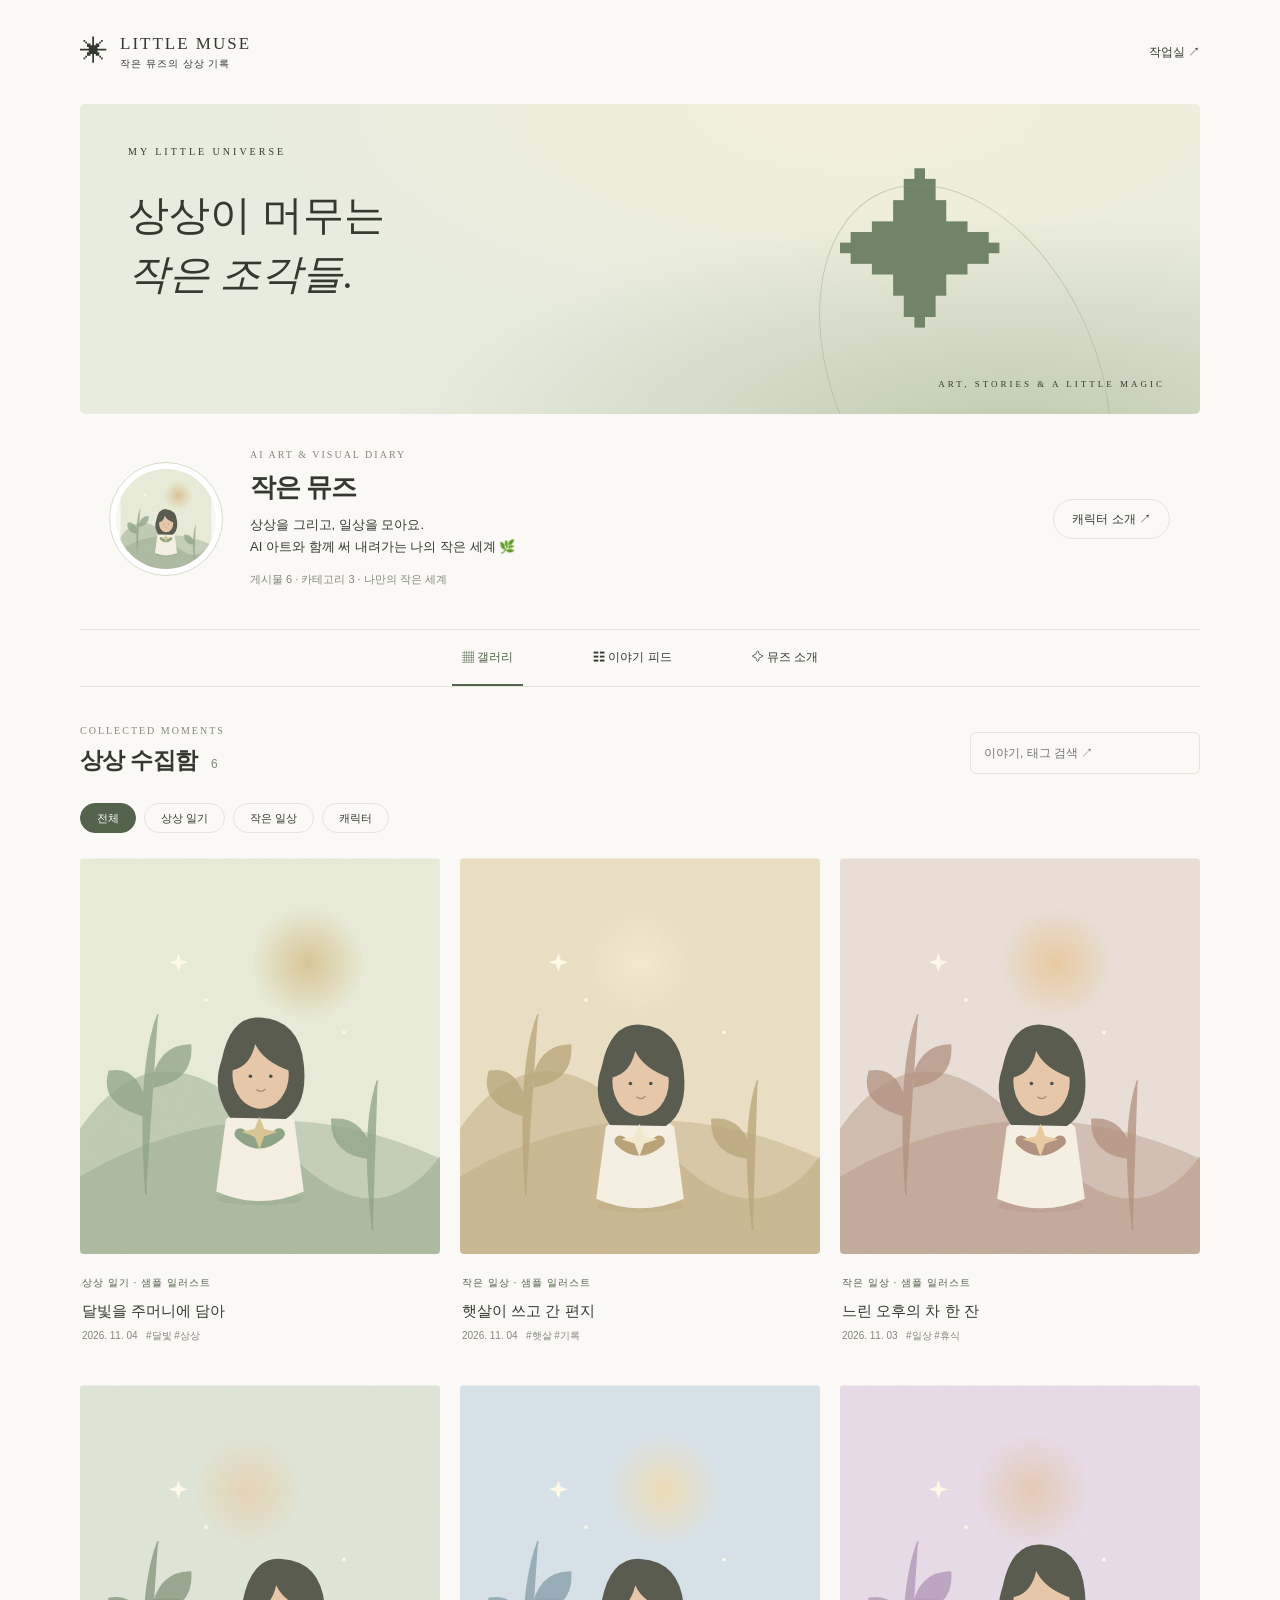
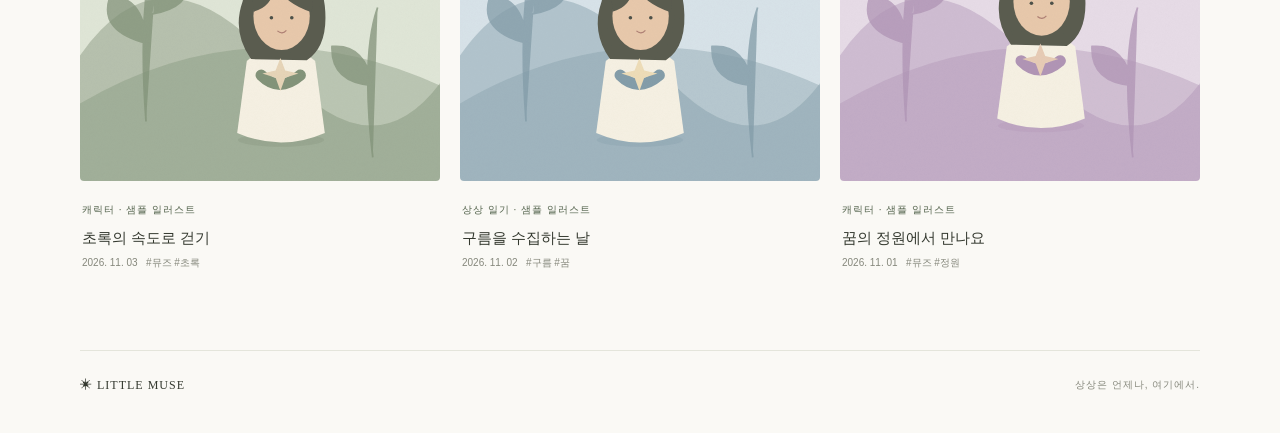
==== index.html @ d94ac1b4 "Build Little Muse Korean art blog and independent GitHub publishing studio" ====
<!doctype html><html lang="ko"><head><meta charset="utf-8"><meta name="viewport" content="width=device-width,initial-scale=1"><meta name="description" content="작은 뮤즈 — 상상을 모으는 AI 아트와 이야기"><title>작은 뮤즈 · LITTLE MUSE</title><link rel="stylesheet" href="style.css"><script src="app.js" defer></script></head><body><header><a href="#" class="brand">✳ <span>LITTLE MUSE<small>작은 뮤즈의 상상 기록</small></span></a><a class="manage" href="admin.html">작업실 ↗</a></header><main><section class="cover"><span>MY LITTLE UNIVERSE</span><p>상상이 머무는<br><em>작은 조각들.</em></p><i>✦</i><small>ART, STORIES & A LITTLE MAGIC</small></section><section class="profile"><img id="avatar" src="assets/muse.svg" alt="대표 캐릭터 뮤즈"><div><div class="eyebrow">AI ART & VISUAL DIARY</div><h1 id="name">작은 뮤즈</h1><p id="bio"></p><div class="stats" id="stats"></div></div><a class="pill" href="#about">캐릭터 소개 ↗</a></section><nav aria-label="메인 메뉴"><a href="#" data-tab="gallery">▦ 갤러리</a><a href="#feed" data-tab="feed">☷ 이야기 피드</a><a href="#about" data-tab="about">✧ 뮤즈 소개</a></nav><section id="about" hidden class="about"><div class="eyebrow">MEET YOUR LITTLE MUSE</div><h2>작은 상상에서 시작되는 세계</h2><p id="aboutText"></p><p>이곳의 첫 그림들은 사이트를 위한 샘플 일러스트예요.<br>작업실에서 나만의 AI 이미지와 이야기로 채워보세요.</p></section><section id="collection"><div class="section-head"><div><div class="eyebrow">COLLECTED MOMENTS</div><h2>상상 수집함 <span id="count"></span></h2></div><input id="search" type="search" aria-label="게시물 검색" placeholder="이야기, 태그 검색 ↗"></div><div id="categories" class="filters" aria-label="카테고리"></div><div id="posts" class="grid"></div><p id="empty" hidden>아직 모아둔 조각이 없어요. 다른 검색어를 입력해보세요.</p></section><footer>✳ LITTLE MUSE <span>상상은 언제나, 여기에서.</span></footer></main><dialog id="detail"><button class="close" aria-label="상세 보기 닫기">✕</button><article id="detailBody"></article></dialog><p id="notice" role="status"></p></body></html>
---- style.css ----
:root{--ink:#34392f;--muted:#85877b;--paper:#faf9f5;--line:#e4e5db;--green:#53634c;--accent:#dee6cf}*{box-sizing:border-box}body{margin:0;background:var(--paper);color:var(--ink);font:15px/1.7 'Malgun Gothic',sans-serif}a{color:inherit;text-decoration:none}button,input,textarea,select{font:inherit}button,a,input,textarea,select{outline-offset:5px}button{cursor:pointer}header{max-width:1200px;margin:auto;height:104px;display:flex;align-items:center;justify-content:space-between;padding:0 40px}.brand{display:flex;align-items:center;gap:12px;font:28px Georgia,serif}.brand span{font:17px Georgia,serif;letter-spacing:2px}.brand small{display:block;font:10px 'Malgun Gothic',sans-serif;letter-spacing:1px;margin-top:3px}.manage{font-size:12px}main{max-width:1120px;margin:auto}.cover{height:310px;border-radius:5px;background:#e8ecde;position:relative;overflow:hidden;padding:33px 48px;background-image:radial-gradient(ellipse at 83% 105%,#c1cbb2 0%,transparent 47%),radial-gradient(ellipse at 70% 0%,#f3f0d9,transparent 55%)}.cover:after{content:'';position:absolute;border:1px solid #89967770;border-radius:50%;width:400px;height:400px;right:3%;top:70px;transform:rotate(-25deg) scaleX(.65)}.cover>span,.cover small{font:10px Georgia,serif;letter-spacing:3px}.cover p{font-size:41px;line-height:1.45;margin:23px 0}.cover em{font-family:Georgia,'Malgun Gothic',serif;font-weight:300}.cover i{position:absolute;right:17%;top:10px;font-size:170px;font-style:normal;color:#718468;font-weight:100}.cover small{position:absolute;right:35px;bottom:25px;font-size:9px}.profile{display:flex;align-items:center;gap:28px;padding:35px 30px 40px}.profile>img{width:112px;height:112px;border-radius:50%;border:6px solid white;outline:1px solid #d7decb}.eyebrow{font:10px Georgia,serif;letter-spacing:2px;color:var(--muted)}h1{font-size:26px;letter-spacing:-1px;margin:5px 0}h2{font-size:23px;letter-spacing:-.7px;margin:5px 0 0}.profile p{font-size:13px;margin:4px 0 12px;white-space:pre-line}.profile .pill{margin-left:auto}.pill,button{border:1px solid var(--line);padding:9px 18px;border-radius:30px;background:transparent;color:var(--ink);font-size:12px}.pill:hover,button:hover{background:var(--accent)}.stats{font-size:11px;color:var(--muted)}nav{display:flex;border-top:1px solid var(--line);border-bottom:1px solid var(--line);justify-content:center;gap:60px}nav a{padding:17px 10px;font-size:12px;border-bottom:2px solid transparent}nav a.active{border-color:var(--green);color:var(--green)}.section-head{display:flex;justify-content:space-between;align-items:center;margin:38px 0 22px}h2 span{font-size:12px;color:var(--muted);font-weight:400;margin-left:8px}input,textarea,select{border:1px solid var(--line);border-radius:6px;padding:10px 13px;background:white;color:var(--ink);max-width:100%}#search{width:230px;background:transparent;font-size:12px}.filters{display:flex;gap:8px;flex-wrap:wrap;margin-bottom:25px}.filters button{padding:5px 16px;font-size:11px}.filters button.active{background:var(--green);border-color:var(--green);color:white}.grid{display:grid;grid-template-columns:repeat(3,1fr);gap:27px 20px}.card{border:0;padding:0;border-radius:0;text-align:left;background:none;font-size:15px;display:block;width:100%}.card:hover{background:none}.card .art{width:100%;aspect-ratio:1/1.1;object-fit:cover;border-radius:4px;display:block;transition:transform .3s}.card:hover .art{transform:translateY(-4px)}.card .meta{padding:14px 2px}.card .category{font-size:10px;color:var(--green);letter-spacing:1px}.card h3{font-size:15px;font-weight:500;margin:4px 0}.card .date{font-size:10px;color:var(--muted)}.card .excerpt{display:none}.grid.feed{grid-template-columns:1fr;max-width:760px;margin:auto}.feed .card{border-bottom:1px solid var(--line);padding-bottom:20px}.feed .art{aspect-ratio:1.4}.feed .excerpt{display:block;white-space:pre-line;font-size:14px}.about{padding:60px 20px;max-width:650px;margin:auto}.about p{white-space:pre-line}footer{border-top:1px solid var(--line);margin-top:65px;padding:27px 0 40px;font:12px Georgia,serif;letter-spacing:1px}footer span{float:right;font:10px 'Malgun Gothic',sans-serif;color:var(--muted)}dialog{border:0;border-radius:10px;background:var(--paper);padding:25px;width:min(840px,94vw);max-height:90vh;color:var(--ink)}dialog::backdrop{background:#23291f99;backdrop-filter:blur(5px)}.close{float:right;margin-bottom:15px}.detail-art{width:100%;max-height:65vh;object-fit:contain;border-radius:4px}.body-text{white-space:pre-wrap;overflow-wrap:anywhere}#detailBody{clear:both}#detailBody h2{margin:18px 0}#detailBody .tags{font-size:12px;color:var(--green)}#notice{position:fixed;bottom:20px;left:50%;transform:translateX(-50%);background:var(--green);color:white;padding:10px 22px;border-radius:20px;font-size:13px;display:none}.admin{max-width:900px;padding:25px}.admin h1{margin-bottom:20px}.panel{background:white;border:1px solid var(--line);border-radius:10px;padding:24px;margin:20px 0}.panel summary{cursor:pointer;font-weight:bold}.admin label{display:block;font-size:12px;margin:12px 0 4px}.admin input:not([type=checkbox]),.admin textarea{width:100%}.admin textarea{min-height:150px}.admin .row{display:flex;gap:12px;flex-wrap:wrap}.admin .row>*{flex:1}.primary{background:var(--green);color:white;border-color:var(--green)}.admin .hint{font-size:12px;color:var(--muted)}.admin-list>div{display:flex;align-items:center;gap:10px;border-bottom:1px solid var(--line);padding:12px 0}.admin-list span{flex:1}.admin-preview{max-height:180px;max-width:100%;margin-top:10px}.status{white-space:pre-line;font-size:13px}.admin button{margin-top:8px}button:disabled{opacity:.5;cursor:wait}[hidden]{display:none!important}@media(min-width:1500px){main{max-width:1200px}.cover{height:330px}}@media(max-width:760px){header{height:78px;padding:0 20px}main{padding:0 18px}.cover{height:240px;padding:25px}.cover p{font-size:30px}.cover i{font-size:110px;right:6%;top:35px}.cover:after{right:-120px}.cover small{font-size:7px;right:15px}.profile{padding:25px 0;gap:16px;flex-wrap:wrap}.profile>img{width:80px;height:80px}.profile h1{font-size:22px}.profile .pill{margin-left:96px;margin-top:-10px}nav{gap:12px;justify-content:space-around}nav a{font-size:11px}.section-head{gap:14px;align-items:flex-start;flex-direction:column;margin-top:28px}#search{width:100%}.grid{grid-template-columns:repeat(2,minmax(0,1fr));gap:20px 12px}.card h3{font-size:13px}.card .art{aspect-ratio:1}.card .meta{padding-top:9px}.eyebrow{font-size:9px}.admin{padding:15px}.panel{padding:18px}.brand span{font-size:14px}footer span{float:none;display:block;margin-top:10px}}@media(prefers-reduced-motion:reduce){*{transition:none!important}}
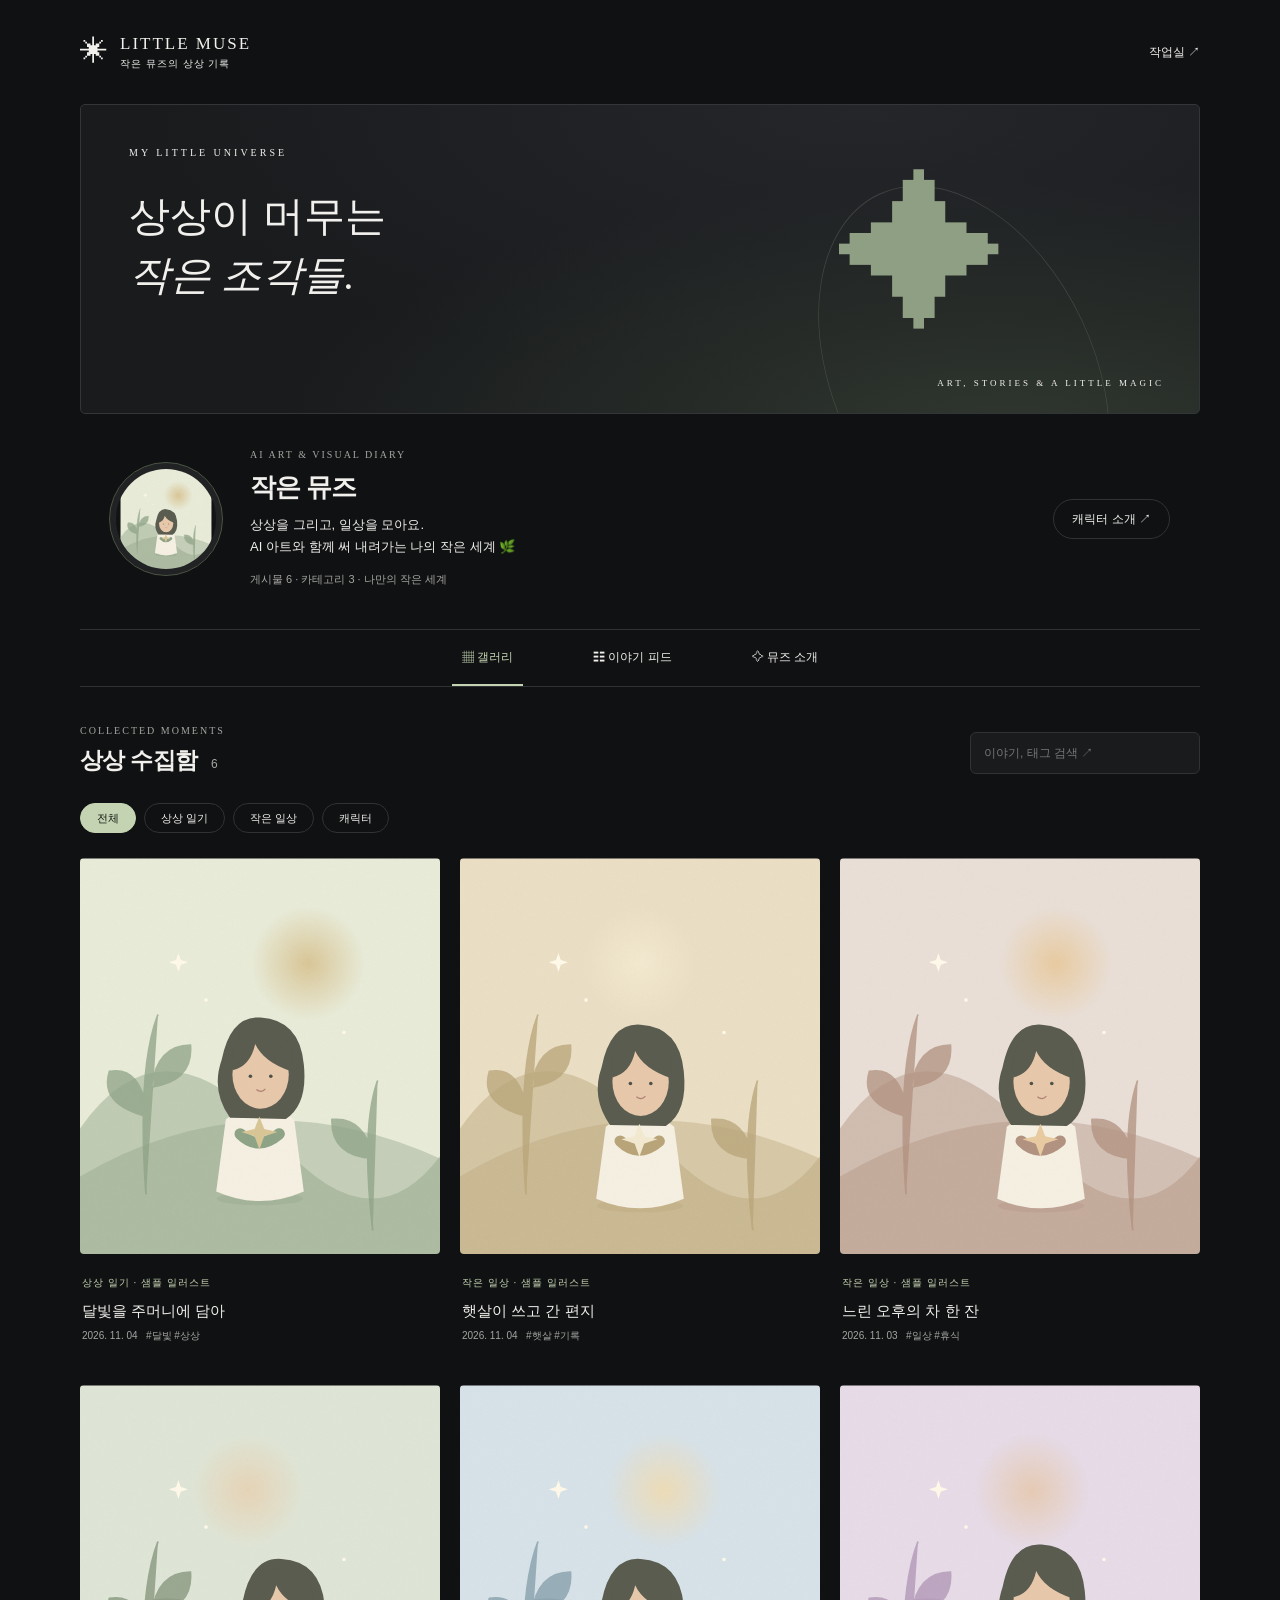
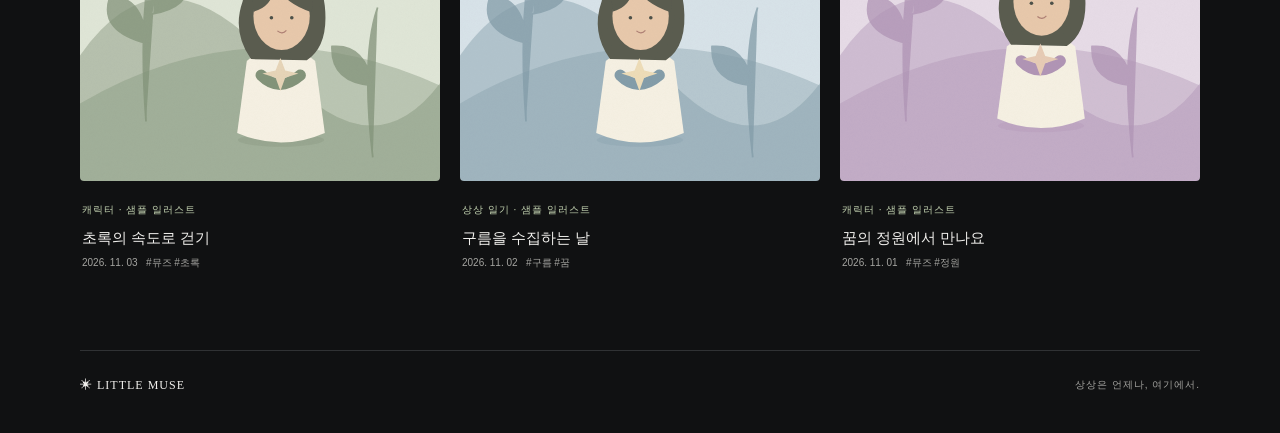
==== commit 79d19b3d: "Refresh stylesheet cache for dark main theme" ====
--- a/index.html
+++ b/index.html
@@ -1 +1 @@
-<!doctype html><html lang="ko"><head><meta charset="utf-8"><meta name="viewport" content="width=device-width,initial-scale=1"><meta name="description" content="작은 뮤즈 — 상상을 모으는 AI 아트와 이야기"><title>작은 뮤즈 · LITTLE MUSE</title><link rel="stylesheet" href="style.css"><script src="app.js" defer></script></head><body><header><a href="#" class="brand">✳ <span>LITTLE MUSE<small>작은 뮤즈의 상상 기록</small></span></a><a class="manage" href="admin.html">작업실 ↗</a></header><main><section class="cover"><span>MY LITTLE UNIVERSE</span><p>상상이 머무는<br><em>작은 조각들.</em></p><i>✦</i><small>ART, STORIES & A LITTLE MAGIC</small></section><section class="profile"><img id="avatar" src="assets/muse.svg" alt="대표 캐릭터 뮤즈"><div><div class="eyebrow">AI ART & VISUAL DIARY</div><h1 id="name">작은 뮤즈</h1><p id="bio"></p><div class="stats" id="stats"></div></div><a class="pill" href="#about">캐릭터 소개 ↗</a></section><nav aria-label="메인 메뉴"><a href="#" data-tab="gallery">▦ 갤러리</a><a href="#feed" data-tab="feed">☷ 이야기 피드</a><a href="#about" data-tab="about">✧ 뮤즈 소개</a></nav><section id="about" hidden class="about"><div class="eyebrow">MEET YOUR LITTLE MUSE</div><h2>작은 상상에서 시작되는 세계</h2><p id="aboutText"></p><p>이곳의 첫 그림들은 사이트를 위한 샘플 일러스트예요.<br>작업실에서 나만의 AI 이미지와 이야기로 채워보세요.</p></section><section id="collection"><div class="section-head"><div><div class="eyebrow">COLLECTED MOMENTS</div><h2>상상 수집함 <span id="count"></span></h2></div><input id="search" type="search" aria-label="게시물 검색" placeholder="이야기, 태그 검색 ↗"></div><div id="categories" class="filters" aria-label="카테고리"></div><div id="posts" class="grid"></div><p id="empty" hidden>아직 모아둔 조각이 없어요. 다른 검색어를 입력해보세요.</p></section><footer>✳ LITTLE MUSE <span>상상은 언제나, 여기에서.</span></footer></main><dialog id="detail"><button class="close" aria-label="상세 보기 닫기">✕</button><article id="detailBody"></article></dialog><p id="notice" role="status"></p></body></html>
+<!doctype html><html lang="ko"><head><meta charset="utf-8"><meta name="viewport" content="width=device-width,initial-scale=1"><meta name="description" content="작은 뮤즈 — 상상을 모으는 AI 아트와 이야기"><title>작은 뮤즈 · LITTLE MUSE</title><link rel="stylesheet" href="style.css?v=dark-1"><script src="app.js" defer></script></head><body><header><a href="#" class="brand">✳ <span>LITTLE MUSE<small>작은 뮤즈의 상상 기록</small></span></a><a class="manage" href="admin.html">작업실 ↗</a></header><main><section class="cover"><span>MY LITTLE UNIVERSE</span><p>상상이 머무는<br><em>작은 조각들.</em></p><i>✦</i><small>ART, STORIES & A LITTLE MAGIC</small></section><section class="profile"><img id="avatar" src="assets/muse.svg" alt="대표 캐릭터 뮤즈"><div><div class="eyebrow">AI ART & VISUAL DIARY</div><h1 id="name">작은 뮤즈</h1><p id="bio"></p><div class="stats" id="stats"></div></div><a class="pill" href="#about">캐릭터 소개 ↗</a></section><nav aria-label="메인 메뉴"><a href="#" data-tab="gallery">▦ 갤러리</a><a href="#feed" data-tab="feed">☷ 이야기 피드</a><a href="#about" data-tab="about">✧ 뮤즈 소개</a></nav><section id="about" hidden class="about"><div class="eyebrow">MEET YOUR LITTLE MUSE</div><h2>작은 상상에서 시작되는 세계</h2><p id="aboutText"></p><p>이곳의 첫 그림들은 사이트를 위한 샘플 일러스트예요.<br>작업실에서 나만의 AI 이미지와 이야기로 채워보세요.</p></section><section id="collection"><div class="section-head"><div><div class="eyebrow">COLLECTED MOMENTS</div><h2>상상 수집함 <span id="count"></span></h2></div><input id="search" type="search" aria-label="게시물 검색" placeholder="이야기, 태그 검색 ↗"></div><div id="categories" class="filters" aria-label="카테고리"></div><div id="posts" class="grid"></div><p id="empty" hidden>아직 모아둔 조각이 없어요. 다른 검색어를 입력해보세요.</p></section><footer>✳ LITTLE MUSE <span>상상은 언제나, 여기에서.</span></footer></main><dialog id="detail"><button class="close" aria-label="상세 보기 닫기">✕</button><article id="detailBody"></article></dialog><p id="notice" role="status"></p></body></html>
--- a/style.css
+++ b/style.css
@@ -1 +1,11 @@
 :root{--ink:#34392f;--muted:#85877b;--paper:#faf9f5;--line:#e4e5db;--green:#53634c;--accent:#dee6cf}*{box-sizing:border-box}body{margin:0;background:var(--paper);color:var(--ink);font:15px/1.7 'Malgun Gothic',sans-serif}a{color:inherit;text-decoration:none}button,input,textarea,select{font:inherit}button,a,input,textarea,select{outline-offset:5px}button{cursor:pointer}header{max-width:1200px;margin:auto;height:104px;display:flex;align-items:center;justify-content:space-between;padding:0 40px}.brand{display:flex;align-items:center;gap:12px;font:28px Georgia,serif}.brand span{font:17px Georgia,serif;letter-spacing:2px}.brand small{display:block;font:10px 'Malgun Gothic',sans-serif;letter-spacing:1px;margin-top:3px}.manage{font-size:12px}main{max-width:1120px;margin:auto}.cover{height:310px;border-radius:5px;background:#e8ecde;position:relative;overflow:hidden;padding:33px 48px;background-image:radial-gradient(ellipse at 83% 105%,#c1cbb2 0%,transparent 47%),radial-gradient(ellipse at 70% 0%,#f3f0d9,transparent 55%)}.cover:after{content:'';position:absolute;border:1px solid #89967770;border-radius:50%;width:400px;height:400px;right:3%;top:70px;transform:rotate(-25deg) scaleX(.65)}.cover>span,.cover small{font:10px Georgia,serif;letter-spacing:3px}.cover p{font-size:41px;line-height:1.45;margin:23px 0}.cover em{font-family:Georgia,'Malgun Gothic',serif;font-weight:300}.cover i{position:absolute;right:17%;top:10px;font-size:170px;font-style:normal;color:#718468;font-weight:100}.cover small{position:absolute;right:35px;bottom:25px;font-size:9px}.profile{display:flex;align-items:center;gap:28px;padding:35px 30px 40px}.profile>img{width:112px;height:112px;border-radius:50%;border:6px solid white;outline:1px solid #d7decb}.eyebrow{font:10px Georgia,serif;letter-spacing:2px;color:var(--muted)}h1{font-size:26px;letter-spacing:-1px;margin:5px 0}h2{font-size:23px;letter-spacing:-.7px;margin:5px 0 0}.profile p{font-size:13px;margin:4px 0 12px;white-space:pre-line}.profile .pill{margin-left:auto}.pill,button{border:1px solid var(--line);padding:9px 18px;border-radius:30px;background:transparent;color:var(--ink);font-size:12px}.pill:hover,button:hover{background:var(--accent)}.stats{font-size:11px;color:var(--muted)}nav{display:flex;border-top:1px solid var(--line);border-bottom:1px solid var(--line);justify-content:center;gap:60px}nav a{padding:17px 10px;font-size:12px;border-bottom:2px solid transparent}nav a.active{border-color:var(--green);color:var(--green)}.section-head{display:flex;justify-content:space-between;align-items:center;margin:38px 0 22px}h2 span{font-size:12px;color:var(--muted);font-weight:400;margin-left:8px}input,textarea,select{border:1px solid var(--line);border-radius:6px;padding:10px 13px;background:white;color:var(--ink);max-width:100%}#search{width:230px;background:transparent;font-size:12px}.filters{display:flex;gap:8px;flex-wrap:wrap;margin-bottom:25px}.filters button{padding:5px 16px;font-size:11px}.filters button.active{background:var(--green);border-color:var(--green);color:white}.grid{display:grid;grid-template-columns:repeat(3,1fr);gap:27px 20px}.card{border:0;padding:0;border-radius:0;text-align:left;background:none;font-size:15px;display:block;width:100%}.card:hover{background:none}.card .art{width:100%;aspect-ratio:1/1.1;object-fit:cover;border-radius:4px;display:block;transition:transform .3s}.card:hover .art{transform:translateY(-4px)}.card .meta{padding:14px 2px}.card .category{font-size:10px;color:var(--green);letter-spacing:1px}.card h3{font-size:15px;font-weight:500;margin:4px 0}.card .date{font-size:10px;color:var(--muted)}.card .excerpt{display:none}.grid.feed{grid-template-columns:1fr;max-width:760px;margin:auto}.feed .card{border-bottom:1px solid var(--line);padding-bottom:20px}.feed .art{aspect-ratio:1.4}.feed .excerpt{display:block;white-space:pre-line;font-size:14px}.about{padding:60px 20px;max-width:650px;margin:auto}.about p{white-space:pre-line}footer{border-top:1px solid var(--line);margin-top:65px;padding:27px 0 40px;font:12px Georgia,serif;letter-spacing:1px}footer span{float:right;font:10px 'Malgun Gothic',sans-serif;color:var(--muted)}dialog{border:0;border-radius:10px;background:var(--paper);padding:25px;width:min(840px,94vw);max-height:90vh;color:var(--ink)}dialog::backdrop{background:#23291f99;backdrop-filter:blur(5px)}.close{float:right;margin-bottom:15px}.detail-art{width:100%;max-height:65vh;object-fit:contain;border-radius:4px}.body-text{white-space:pre-wrap;overflow-wrap:anywhere}#detailBody{clear:both}#detailBody h2{margin:18px 0}#detailBody .tags{font-size:12px;color:var(--green)}#notice{position:fixed;bottom:20px;left:50%;transform:translateX(-50%);background:var(--green);color:white;padding:10px 22px;border-radius:20px;font-size:13px;display:none}.admin{max-width:900px;padding:25px}.admin h1{margin-bottom:20px}.panel{background:white;border:1px solid var(--line);border-radius:10px;padding:24px;margin:20px 0}.panel summary{cursor:pointer;font-weight:bold}.admin label{display:block;font-size:12px;margin:12px 0 4px}.admin input:not([type=checkbox]),.admin textarea{width:100%}.admin textarea{min-height:150px}.admin .row{display:flex;gap:12px;flex-wrap:wrap}.admin .row>*{flex:1}.primary{background:var(--green);color:white;border-color:var(--green)}.admin .hint{font-size:12px;color:var(--muted)}.admin-list>div{display:flex;align-items:center;gap:10px;border-bottom:1px solid var(--line);padding:12px 0}.admin-list span{flex:1}.admin-preview{max-height:180px;max-width:100%;margin-top:10px}.status{white-space:pre-line;font-size:13px}.admin button{margin-top:8px}button:disabled{opacity:.5;cursor:wait}[hidden]{display:none!important}@media(min-width:1500px){main{max-width:1200px}.cover{height:330px}}@media(max-width:760px){header{height:78px;padding:0 20px}main{padding:0 18px}.cover{height:240px;padding:25px}.cover p{font-size:30px}.cover i{font-size:110px;right:6%;top:35px}.cover:after{right:-120px}.cover small{font-size:7px;right:15px}.profile{padding:25px 0;gap:16px;flex-wrap:wrap}.profile>img{width:80px;height:80px}.profile h1{font-size:22px}.profile .pill{margin-left:96px;margin-top:-10px}nav{gap:12px;justify-content:space-around}nav a{font-size:11px}.section-head{gap:14px;align-items:flex-start;flex-direction:column;margin-top:28px}#search{width:100%}.grid{grid-template-columns:repeat(2,minmax(0,1fr));gap:20px 12px}.card h3{font-size:13px}.card .art{aspect-ratio:1}.card .meta{padding-top:9px}.eyebrow{font-size:9px}.admin{padding:15px}.panel{padding:18px}.brand span{font-size:14px}footer span{float:none;display:block;margin-top:10px}}@media(prefers-reduced-motion:reduce){*{transition:none!important}}
+
+/* Public blog: dark main theme; studio retains its light editing surface. */
+body:has(#collection){color-scheme:dark;--ink:#f1f0ed;--muted:#a5a5a1;--paper:#101112;--line:#303234;--green:#c4d4b2;--accent:#292f27}
+body:has(#collection) .cover{background:#191b1d;background-image:radial-gradient(ellipse at 83% 105%,#30372f 0%,transparent 55%),radial-gradient(ellipse at 70% 0%,#24262a,transparent 65%);border:1px solid #323639}
+body:has(#collection) .cover:after{border-color:#91a18340}
+body:has(#collection) .cover i{color:#8f9f83}
+body:has(#collection) .profile>img{border-color:#202224;outline-color:#4c5545}
+body:has(#collection) input{background:#191b1d;color:var(--ink)}
+body:has(#collection) .filters button.active{color:#121510}
+body:has(#collection) dialog{border:1px solid var(--line)}
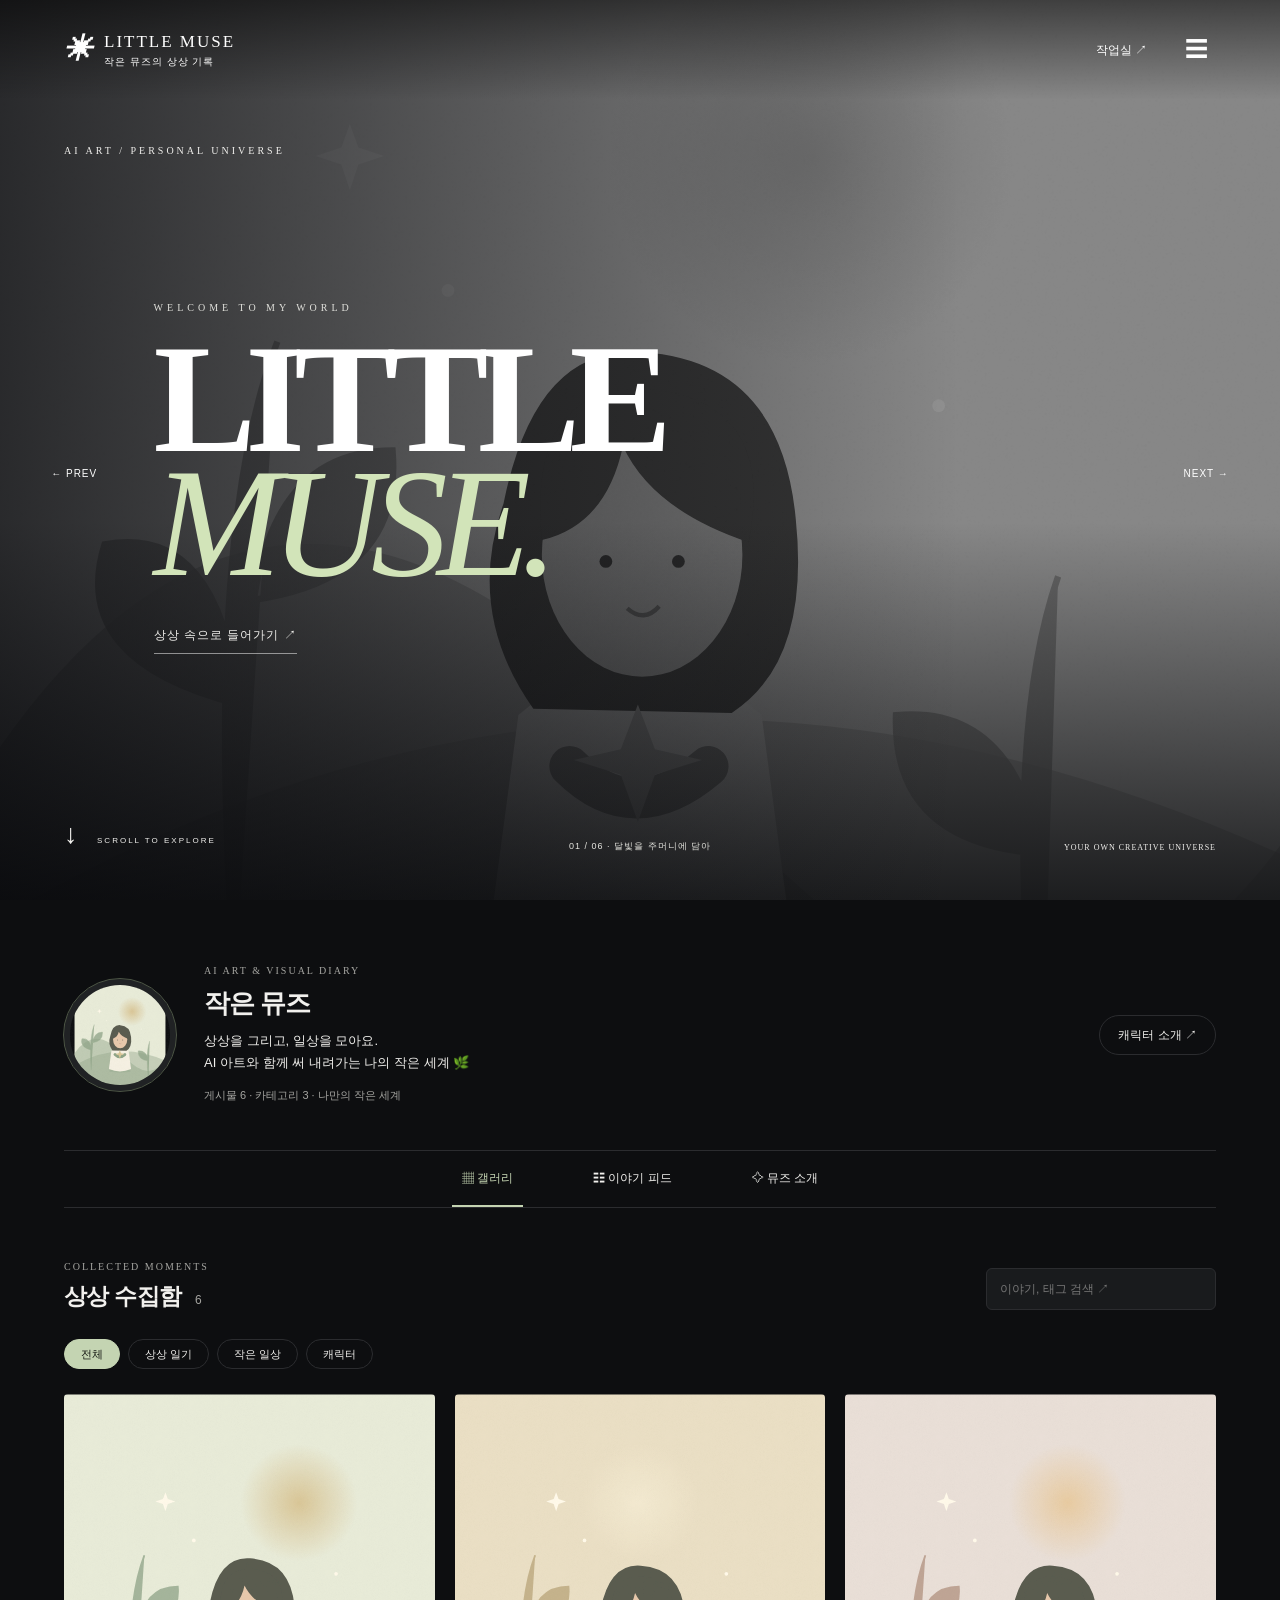
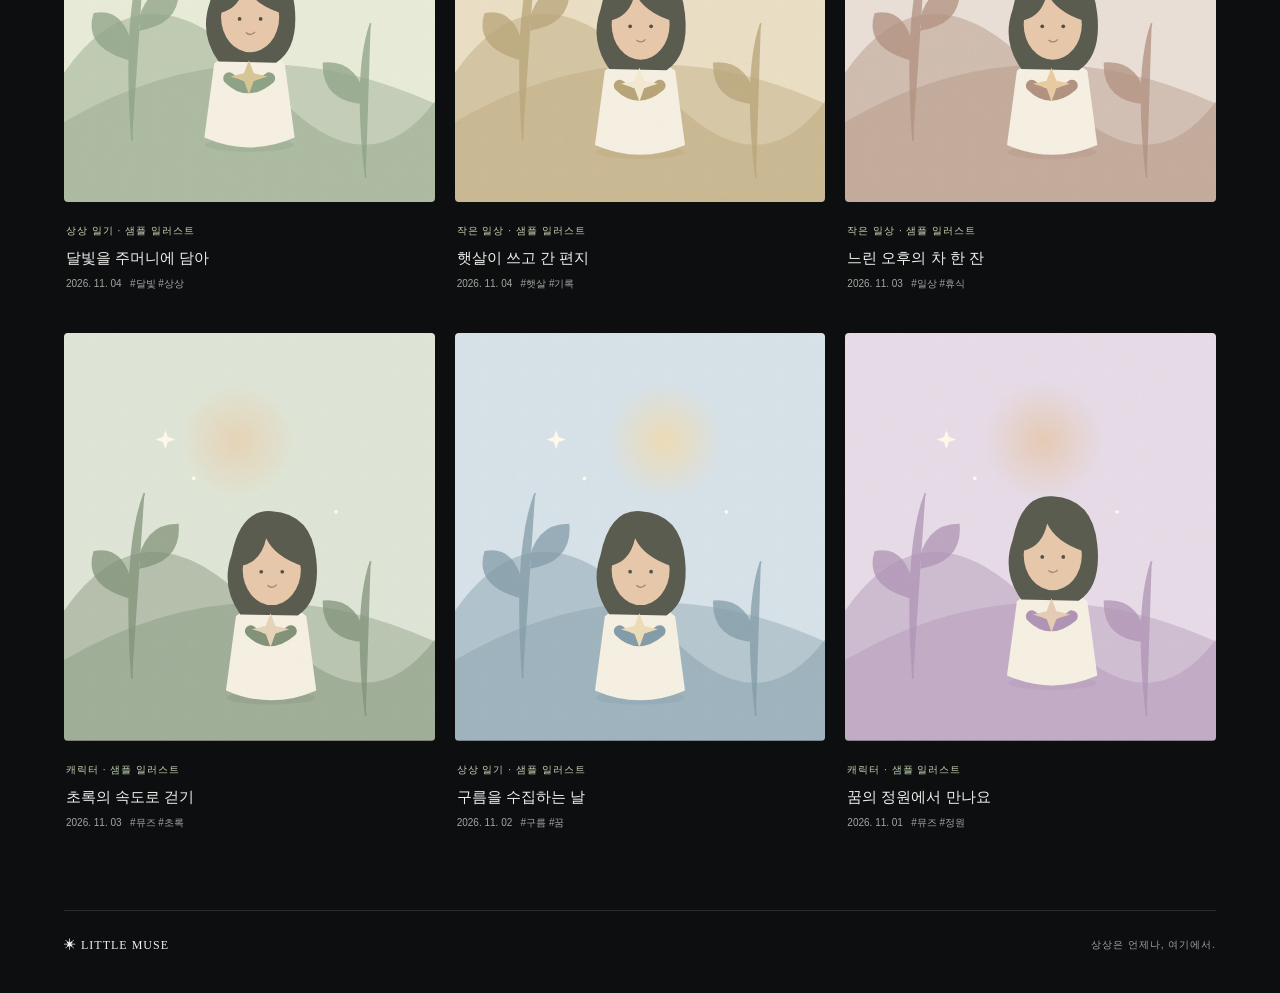
==== commit b20bc7a8: "Add full viewport showcase and fullscreen navigation inspired by reference layout" ====
--- a/index.html
+++ b/index.html
@@ -1 +1 @@
-<!doctype html><html lang="ko"><head><meta charset="utf-8"><meta name="viewport" content="width=device-width,initial-scale=1"><meta name="description" content="작은 뮤즈 — 상상을 모으는 AI 아트와 이야기"><title>작은 뮤즈 · LITTLE MUSE</title><link rel="stylesheet" href="style.css?v=dark-1"><script src="app.js" defer></script></head><body><header><a href="#" class="brand">✳ <span>LITTLE MUSE<small>작은 뮤즈의 상상 기록</small></span></a><a class="manage" href="admin.html">작업실 ↗</a></header><main><section class="cover"><span>MY LITTLE UNIVERSE</span><p>상상이 머무는<br><em>작은 조각들.</em></p><i>✦</i><small>ART, STORIES & A LITTLE MAGIC</small></section><section class="profile"><img id="avatar" src="assets/muse.svg" alt="대표 캐릭터 뮤즈"><div><div class="eyebrow">AI ART & VISUAL DIARY</div><h1 id="name">작은 뮤즈</h1><p id="bio"></p><div class="stats" id="stats"></div></div><a class="pill" href="#about">캐릭터 소개 ↗</a></section><nav aria-label="메인 메뉴"><a href="#" data-tab="gallery">▦ 갤러리</a><a href="#feed" data-tab="feed">☷ 이야기 피드</a><a href="#about" data-tab="about">✧ 뮤즈 소개</a></nav><section id="about" hidden class="about"><div class="eyebrow">MEET YOUR LITTLE MUSE</div><h2>작은 상상에서 시작되는 세계</h2><p id="aboutText"></p><p>이곳의 첫 그림들은 사이트를 위한 샘플 일러스트예요.<br>작업실에서 나만의 AI 이미지와 이야기로 채워보세요.</p></section><section id="collection"><div class="section-head"><div><div class="eyebrow">COLLECTED MOMENTS</div><h2>상상 수집함 <span id="count"></span></h2></div><input id="search" type="search" aria-label="게시물 검색" placeholder="이야기, 태그 검색 ↗"></div><div id="categories" class="filters" aria-label="카테고리"></div><div id="posts" class="grid"></div><p id="empty" hidden>아직 모아둔 조각이 없어요. 다른 검색어를 입력해보세요.</p></section><footer>✳ LITTLE MUSE <span>상상은 언제나, 여기에서.</span></footer></main><dialog id="detail"><button class="close" aria-label="상세 보기 닫기">✕</button><article id="detailBody"></article></dialog><p id="notice" role="status"></p></body></html>
+<!doctype html><html lang="ko"><head><meta charset="utf-8"><meta name="viewport" content="width=device-width,initial-scale=1"><meta name="description" content="작은 뮤즈 — 상상을 모으는 AI 아트와 이야기"><title>작은 뮤즈 · LITTLE MUSE</title><link rel="stylesheet" href="style.css?v=stage-2"><script src="app.js?v=stage-2" defer></script></head><body><header><a href="#" class="brand">✳ <span>LITTLE MUSE<small>작은 뮤즈의 상상 기록</small></span></a><div class="header-actions"><a class="manage" href="admin.html">작업실 ↗</a><button id="menuOpen" aria-label="전체 메뉴 열기" aria-haspopup="dialog">☰</button></div></header><main><section class="cover stage" aria-label="메인 이미지 쇼케이스"><img id="heroImage" class="hero-image" src="assets/muse.svg" alt="대표 이미지"><div class="hero-shade"></div><span class="hero-kicker">AI ART / PERSONAL UNIVERSE</span><div class="hero-title"><div class="eyebrow">WELCOME TO MY WORLD</div><p>LITTLE<br><em>MUSE.</em></p><a id="heroLink" href="#collection">상상 속으로 들어가기 ↗</a></div><button class="hero-prev" id="heroPrev" aria-label="이전 메인 이미지">← PREV</button><button class="hero-next" id="heroNext" aria-label="다음 메인 이미지">NEXT →</button><a class="hero-scroll" href="#collection" aria-label="갤러리로 내려가기">↓ <span>SCROLL TO EXPLORE</span></a><div class="hero-index"><span id="heroCounter">01 / 01</span><span> · </span><span id="heroCaption">VISUAL ARCHIVE</span></div><small>YOUR OWN CREATIVE UNIVERSE</small></section><section class="profile"><img id="avatar" src="assets/muse.svg" alt="대표 캐릭터 뮤즈"><div><div class="eyebrow">AI ART & VISUAL DIARY</div><h1 id="name">작은 뮤즈</h1><p id="bio"></p><div class="stats" id="stats"></div></div><a class="pill" href="#about">캐릭터 소개 ↗</a></section><nav aria-label="메인 메뉴"><a href="#" data-tab="gallery">▦ 갤러리</a><a href="#feed" data-tab="feed">☷ 이야기 피드</a><a href="#about" data-tab="about">✧ 뮤즈 소개</a></nav><section id="about" hidden class="about"><div class="eyebrow">MEET YOUR LITTLE MUSE</div><h2>작은 상상에서 시작되는 세계</h2><p id="aboutText"></p><p>이곳의 첫 그림들은 사이트를 위한 샘플 일러스트예요.<br>작업실에서 나만의 AI 이미지와 이야기로 채워보세요.</p></section><section id="collection"><div class="section-head"><div><div class="eyebrow">COLLECTED MOMENTS</div><h2>상상 수집함 <span id="count"></span></h2></div><input id="search" type="search" aria-label="게시물 검색" placeholder="이야기, 태그 검색 ↗"></div><div id="categories" class="filters" aria-label="카테고리"></div><div id="posts" class="grid"></div><p id="empty" hidden>아직 모아둔 조각이 없어요. 다른 검색어를 입력해보세요.</p></section><footer>✳ LITTLE MUSE <span>상상은 언제나, 여기에서.</span></footer></main><dialog id="fullMenu" aria-labelledby="menuTitle"><div class="menu-top"><a href="#" class="brand">LITTLE MUSE</a><button id="menuClose" aria-label="전체 메뉴 닫기">✕</button></div><h2 id="menuTitle" class="eyebrow">EXPLORE THE UNIVERSE</h2><div class="menu-columns"><section><h3>ABOUT</h3><a href="#about">캐릭터 소개</a></section><section><h3>GALLERY</h3><a href="#collection">모든 이미지</a></section><section><h3>STORIES</h3><a href="#feed">이야기 피드</a></section><section><h3>STUDIO</h3><a href="admin.html">글쓰기 · 이미지 올리기 ↗</a></section></div><div class="menu-bottom">LITTLE MUSE <span>AI ART & VISUAL ARCHIVE</span></div></dialog><dialog id="detail"><button class="close" aria-label="상세 보기 닫기">✕</button><article id="detailBody"></article></dialog><p id="notice" role="status"></p></body></html>
--- a/style.css
+++ b/style.css
@@ -9,3 +9,35 @@
 body:has(#collection) input{background:#191b1d;color:var(--ink)}
 body:has(#collection) .filters button.active{color:#121510}
 body:has(#collection) dialog{border:1px solid var(--line)}
+
+/* Full-screen image showcase */
+body:has(#collection){--paper:#0d0e10;--line:#2b2c2f}
+body:has(#collection)>header{position:absolute;z-index:5;top:0;left:0;max-width:none;width:100%;height:100px;padding:0 5vw;background:linear-gradient(#0008,transparent);color:#fff}
+body:has(#collection)>header .brand{font-style:italic;font-weight:bold}
+body:has(#collection)>main{max-width:none;padding:0}
+.header-actions{display:flex;align-items:center;gap:30px}
+#menuOpen{border:0;border-radius:0;font-size:23px;padding:8px;background:none;color:#fff}
+body:has(#collection) .stage{height:100svh;min-height:600px;width:100%;border:0;border-radius:0;padding:0;background:#111;isolation:isolate}
+.stage .hero-image{position:absolute;width:100%;height:100%;inset:0;object-fit:cover;object-position:center 42%;filter:grayscale(1) brightness(.58);z-index:-3}
+.stage .hero-shade{position:absolute;inset:0;background:linear-gradient(90deg,#050609b8,transparent 75%),linear-gradient(0deg,#0d0e10d9,transparent 42%);z-index:-2}
+body:has(#collection) .stage:after{display:none}
+.stage .hero-kicker{position:absolute;left:5vw;top:145px;letter-spacing:3px;font-size:10px}
+.stage .hero-title{position:absolute;left:12vw;top:50%;transform:translateY(-42%)}
+.stage .hero-title .eyebrow{color:#e0e0db;letter-spacing:4px;font-size:10px}
+.stage .hero-title p{font:bold clamp(80px,12vw,190px)/.81 Georgia,serif;margin:24px 0 35px;letter-spacing:-.07em;color:white}
+.stage .hero-title em{font:italic 1em/.81 Georgia,serif;color:#d2e4b9}
+.stage .hero-title>a{display:inline-block;font-size:12px;letter-spacing:1px;border-bottom:1px solid #ffffff80;padding-bottom:8px}
+.stage .hero-prev,.stage .hero-next{position:absolute;top:50%;border:0;border-radius:0;padding:15px 0;background:transparent;color:white;font-size:10px;letter-spacing:1px}
+.stage .hero-prev{left:4vw}.stage .hero-next{right:4vw}
+.stage .hero-scroll{position:absolute;bottom:42px;left:5vw;font-size:27px}.hero-scroll span{font-size:8px;letter-spacing:2px;margin-left:12px}
+.stage .hero-index{position:absolute;left:50%;transform:translateX(-50%);bottom:46px;text-align:center;font-size:9px;letter-spacing:1px;max-width:35%;color:#e6e6e0}
+.stage small{bottom:48px;right:5vw;font-size:8px;letter-spacing:1px}
+body:has(#collection) .profile,body:has(#collection) main>nav,body:has(#collection) #collection,body:has(#collection) main>footer{max-width:1200px;width:calc(100% - 10vw);margin-left:auto;margin-right:auto}
+body:has(#collection) .profile{padding:65px 0 45px}
+body:has(#collection) #collection{padding-top:15px;scroll-margin-top:25px}
+body:has(#collection) main>footer{margin-top:65px}
+#fullMenu{width:100vw;max-width:100vw;height:100svh;max-height:100svh;margin:0;border:0;border-radius:0;padding:35px 5vw;background:#0b0c0e;color:#f6f6f4}
+#fullMenu::backdrop{background:#0b0c0e}
+.menu-top{display:flex;align-items:center;justify-content:space-between}.menu-top .brand{font:italic bold 23px Georgia,serif}.menu-top button{border:0;font-size:20px;color:#fff}
+#menuTitle{margin-top:70px;color:#92938f}.menu-columns{display:grid;grid-template-columns:repeat(4,1fr);gap:35px;margin-top:35px}.menu-columns h3{font-size:28px;border-bottom:1px solid #343536;padding-bottom:20px;margin:0 0 25px}.menu-columns a{font-size:13px;color:#bdbfbc}.menu-columns a:hover{color:#d2e4b9}.menu-bottom{position:absolute;bottom:45px;left:5vw;right:5vw;border-top:1px solid #343536;padding-top:25px;font-size:16px}.menu-bottom span{float:right;font-size:9px;color:#999;letter-spacing:2px}
+@media(max-width:760px){body:has(#collection)>header{height:78px;padding:0 6vw}.header-actions{gap:12px}.brand small{display:none}.stage .hero-kicker{top:115px;left:7vw;font-size:8px}.stage .hero-title{left:13vw;top:49%}.stage .hero-title p{font-size:clamp(76px,19vw,145px);margin:22px 0 28px}.stage .hero-title .eyebrow{font-size:8px;letter-spacing:2px}.stage .hero-image{object-position:58% center}.stage .hero-prev,.stage .hero-next{top:72%;font-size:9px}.stage .hero-prev{left:7vw}.stage .hero-next{right:7vw}.stage .hero-scroll{bottom:30px;left:7vw}.hero-scroll span{display:none}.stage .hero-index{bottom:40px;max-width:60%;font-size:8px}.stage small{display:none}body:has(#collection) .profile{padding:35px 0}.menu-columns{grid-template-columns:1fr 1fr;gap:40px 25px}.menu-columns h3{font-size:21px;margin-bottom:14px;padding-bottom:12px}.menu-columns a{font-size:11px}#menuTitle{margin-top:60px}.menu-bottom span{display:block;float:none;margin-top:8px}}
